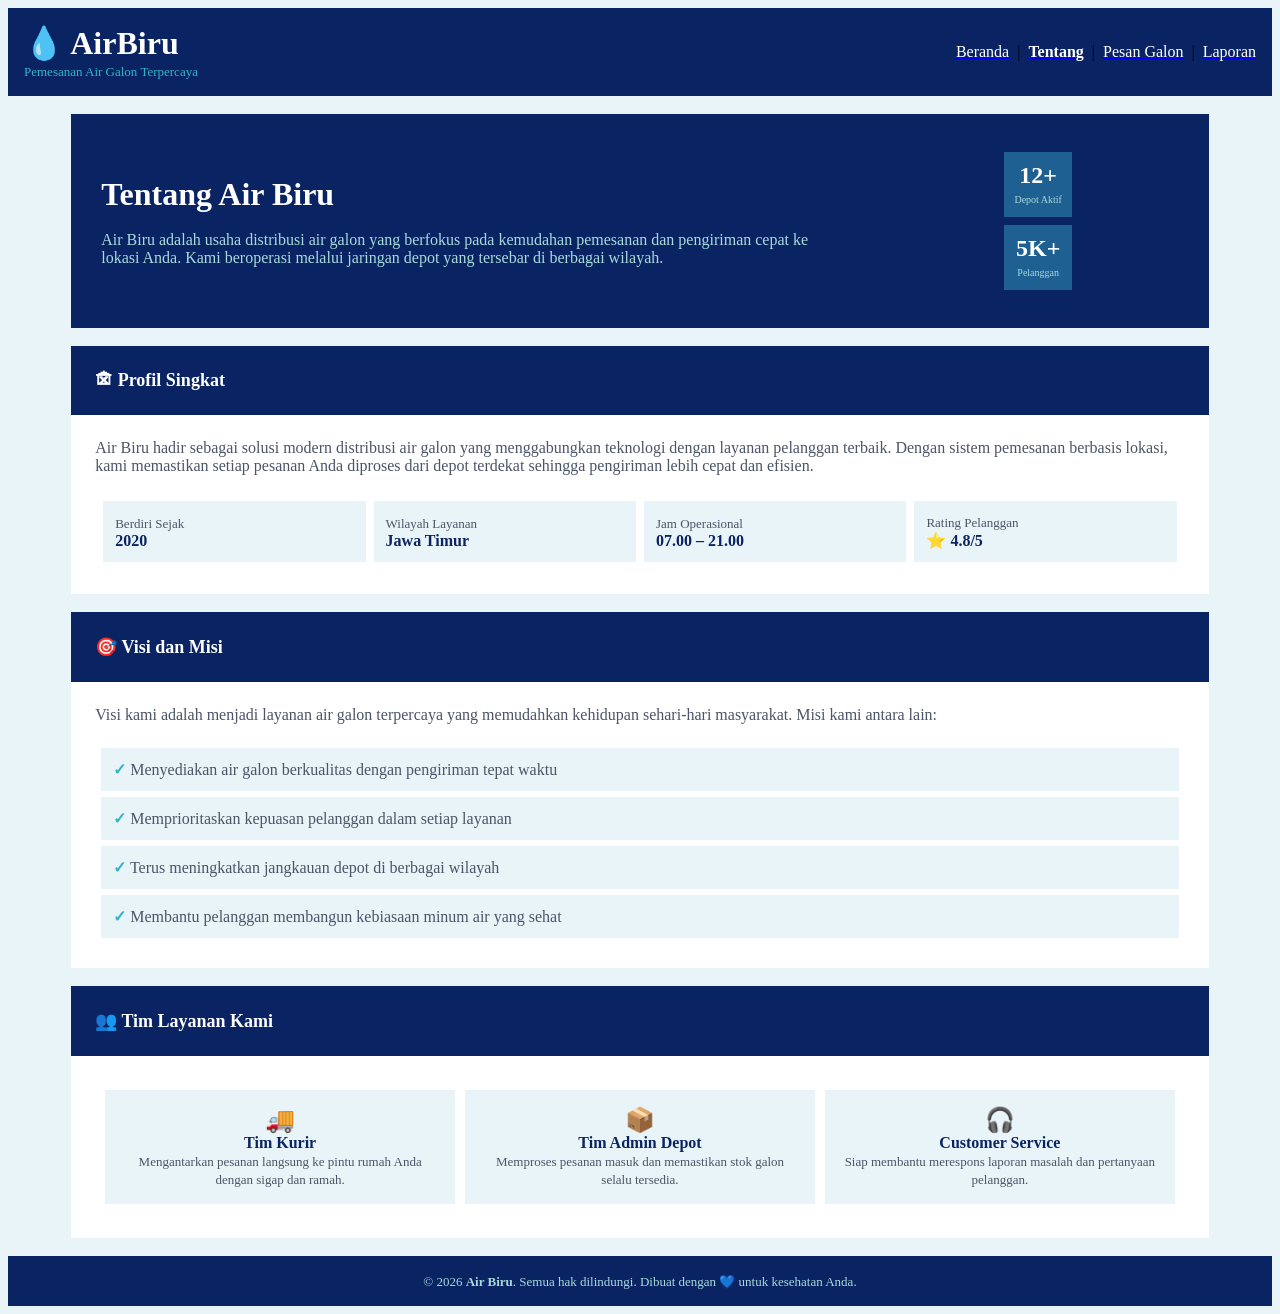
==== about.html @ 50e43e7b "Add files via upload" ====
<!DOCTYPE html>
<html lang="id">
<head>
  <meta charset="UTF-8">
  <meta name="viewport" content="width=device-width, initial-scale=1.0">
  <meta name="description" content="Tentang Air Biru - Usaha Air Galon Terpercaya">
  <title>Tentang Kami - Air Biru</title>
</head>
<body bgcolor="#e8f4f8">

  <!-- HEADER -->
  <table width="100%" bgcolor="#0a2463" cellpadding="16" cellspacing="0">
    <tr>
      <td>
        <font color="white" size="6"><b>💧 AirBiru</b></font><br>
        <font color="#34b4c8" size="2">Pemesanan Air Galon Terpercaya</font>
      </td>
      <td align="right">
        <a href="index.html"><font color="white">Beranda</font></a> &nbsp;|&nbsp;
        <a href="about.html"><font color="white"><b>Tentang</b></font></a> &nbsp;|&nbsp;
        <a href="order.html"><font color="white">Pesan Galon</font></a> &nbsp;|&nbsp;
        <a href="report.html"><font color="white">Laporan</font></a>
      </td>
    </tr>
  </table>

  <br>

  <!-- ABOUT HERO -->
  <table width="90%" align="center" bgcolor="#0a2463" cellpadding="30" cellspacing="0">
    <tr>
      <td width="70%">
        <font color="white" size="6"><b>Tentang Air Biru</b></font><br><br>
        <font color="#a8dadc" size="3">Air Biru adalah usaha distribusi air galon yang berfokus pada kemudahan pemesanan dan pengiriman cepat ke lokasi Anda. Kami beroperasi melalui jaringan depot yang tersebar di berbagai wilayah.</font>
      </td>
      <td width="30%" align="center" valign="top">
        <table cellpadding="10" cellspacing="8">
          <tr>
            <td bgcolor="#1e6091" align="center">
              <font color="white" size="5"><b>12+</b></font><br>
              <font color="#a8dadc" size="1">Depot Aktif</font>
            </td>
          </tr>
          <tr>
            <td bgcolor="#1e6091" align="center">
              <font color="white" size="5"><b>5K+</b></font><br>
              <font color="#a8dadc" size="1">Pelanggan</font>
            </td>
          </tr>
        </table>
      </td>
    </tr>
  </table>

  <br>

  <!-- PROFIL SINGKAT -->
  <table width="90%" align="center" bgcolor="white" cellpadding="24" cellspacing="0">
    <tr>
      <td bgcolor="#0a2463">
        <font color="white" size="4"><b>&#127962; Profil Singkat</b></font>
      </td>
    </tr>
    <tr>
      <td>
        <font size="3" color="#4a5568">Air Biru hadir sebagai solusi modern distribusi air galon yang menggabungkan teknologi dengan layanan pelanggan terbaik. Dengan sistem pemesanan berbasis lokasi, kami memastikan setiap pesanan Anda diproses dari depot terdekat sehingga pengiriman lebih cepat dan efisien.</font>
        <br><br>
        <table width="100%" cellpadding="12" cellspacing="8">
          <tr>
            <td width="25%" bgcolor="#e8f4f8">
              <font size="2" color="#4a5568">Berdiri Sejak</font><br>
              <font size="3" color="#0a2463"><b>2020</b></font>
            </td>
            <td width="25%" bgcolor="#e8f4f8">
              <font size="2" color="#4a5568">Wilayah Layanan</font><br>
              <font size="3" color="#0a2463"><b>Jawa Timur</b></font>
            </td>
            <td width="25%" bgcolor="#e8f4f8">
              <font size="2" color="#4a5568">Jam Operasional</font><br>
              <font size="3" color="#0a2463"><b>07.00 &ndash; 21.00</b></font>
            </td>
            <td width="25%" bgcolor="#e8f4f8">
              <font size="2" color="#4a5568">Rating Pelanggan</font><br>
              <font size="3" color="#0a2463"><b>&#11088; 4.8/5</b></font>
            </td>
          </tr>
        </table>
      </td>
    </tr>
  </table>

  <br>

  <!-- VISI MISI -->
  <table width="90%" align="center" bgcolor="white" cellpadding="24" cellspacing="0">
    <tr>
      <td bgcolor="#0a2463">
        <font color="white" size="4"><b>&#127919; Visi dan Misi</b></font>
      </td>
    </tr>
    <tr>
      <td>
        <font size="3" color="#4a5568">Visi kami adalah menjadi layanan air galon terpercaya yang memudahkan kehidupan sehari-hari masyarakat. Misi kami antara lain:</font>
        <br><br>
        <table width="100%" cellpadding="12" cellspacing="6">
          <tr>
            <td bgcolor="#e8f4f8">
              <font color="#34b4c8"><b>&#10003;</b></font>
              <font size="3" color="#4a5568"> Menyediakan air galon berkualitas dengan pengiriman tepat waktu</font>
            </td>
          </tr>
          <tr>
            <td bgcolor="#e8f4f8">
              <font color="#34b4c8"><b>&#10003;</b></font>
              <font size="3" color="#4a5568"> Memprioritaskan kepuasan pelanggan dalam setiap layanan</font>
            </td>
          </tr>
          <tr>
            <td bgcolor="#e8f4f8">
              <font color="#34b4c8"><b>&#10003;</b></font>
              <font size="3" color="#4a5568"> Terus meningkatkan jangkauan depot di berbagai wilayah</font>
            </td>
          </tr>
          <tr>
            <td bgcolor="#e8f4f8">
              <font color="#34b4c8"><b>&#10003;</b></font>
              <font size="3" color="#4a5568"> Membantu pelanggan membangun kebiasaan minum air yang sehat</font>
            </td>
          </tr>
        </table>
      </td>
    </tr>
  </table>

  <br>

  <!-- TIM -->
  <table width="90%" align="center" bgcolor="white" cellpadding="24" cellspacing="0">
    <tr>
      <td bgcolor="#0a2463">
        <font color="white" size="4"><b>&#128101; Tim Layanan Kami</b></font>
      </td>
    </tr>
    <tr>
      <td>
        <table width="100%" cellpadding="16" cellspacing="10">
          <tr>
            <td width="33%" bgcolor="#e8f4f8" align="center" valign="top">
              <font size="5">&#128666;</font><br>
              <font size="3" color="#0a2463"><b>Tim Kurir</b></font><br>
              <font size="2" color="#4a5568">Mengantarkan pesanan langsung ke pintu rumah Anda dengan sigap dan ramah.</font>
            </td>
            <td width="33%" bgcolor="#e8f4f8" align="center" valign="top">
              <font size="5">&#128230;</font><br>
              <font size="3" color="#0a2463"><b>Tim Admin Depot</b></font><br>
              <font size="2" color="#4a5568">Memproses pesanan masuk dan memastikan stok galon selalu tersedia.</font>
            </td>
            <td width="33%" bgcolor="#e8f4f8" align="center" valign="top">
              <font size="5">&#127911;</font><br>
              <font size="3" color="#0a2463"><b>Customer Service</b></font><br>
              <font size="2" color="#4a5568">Siap membantu merespons laporan masalah dan pertanyaan pelanggan.</font>
            </td>
          </tr>
        </table>
      </td>
    </tr>
  </table>

  <br>

  <!-- FOOTER -->
  <table width="100%" bgcolor="#0a2463" cellpadding="16" cellspacing="0">
    <tr>
      <td align="center">
        <font color="#a8dadc" size="2">&copy; 2026 <b>Air Biru</b>. Semua hak dilindungi. Dibuat dengan 💙 untuk kesehatan Anda.</font>
      </td>
    </tr>
  </table>

</body>
</html>
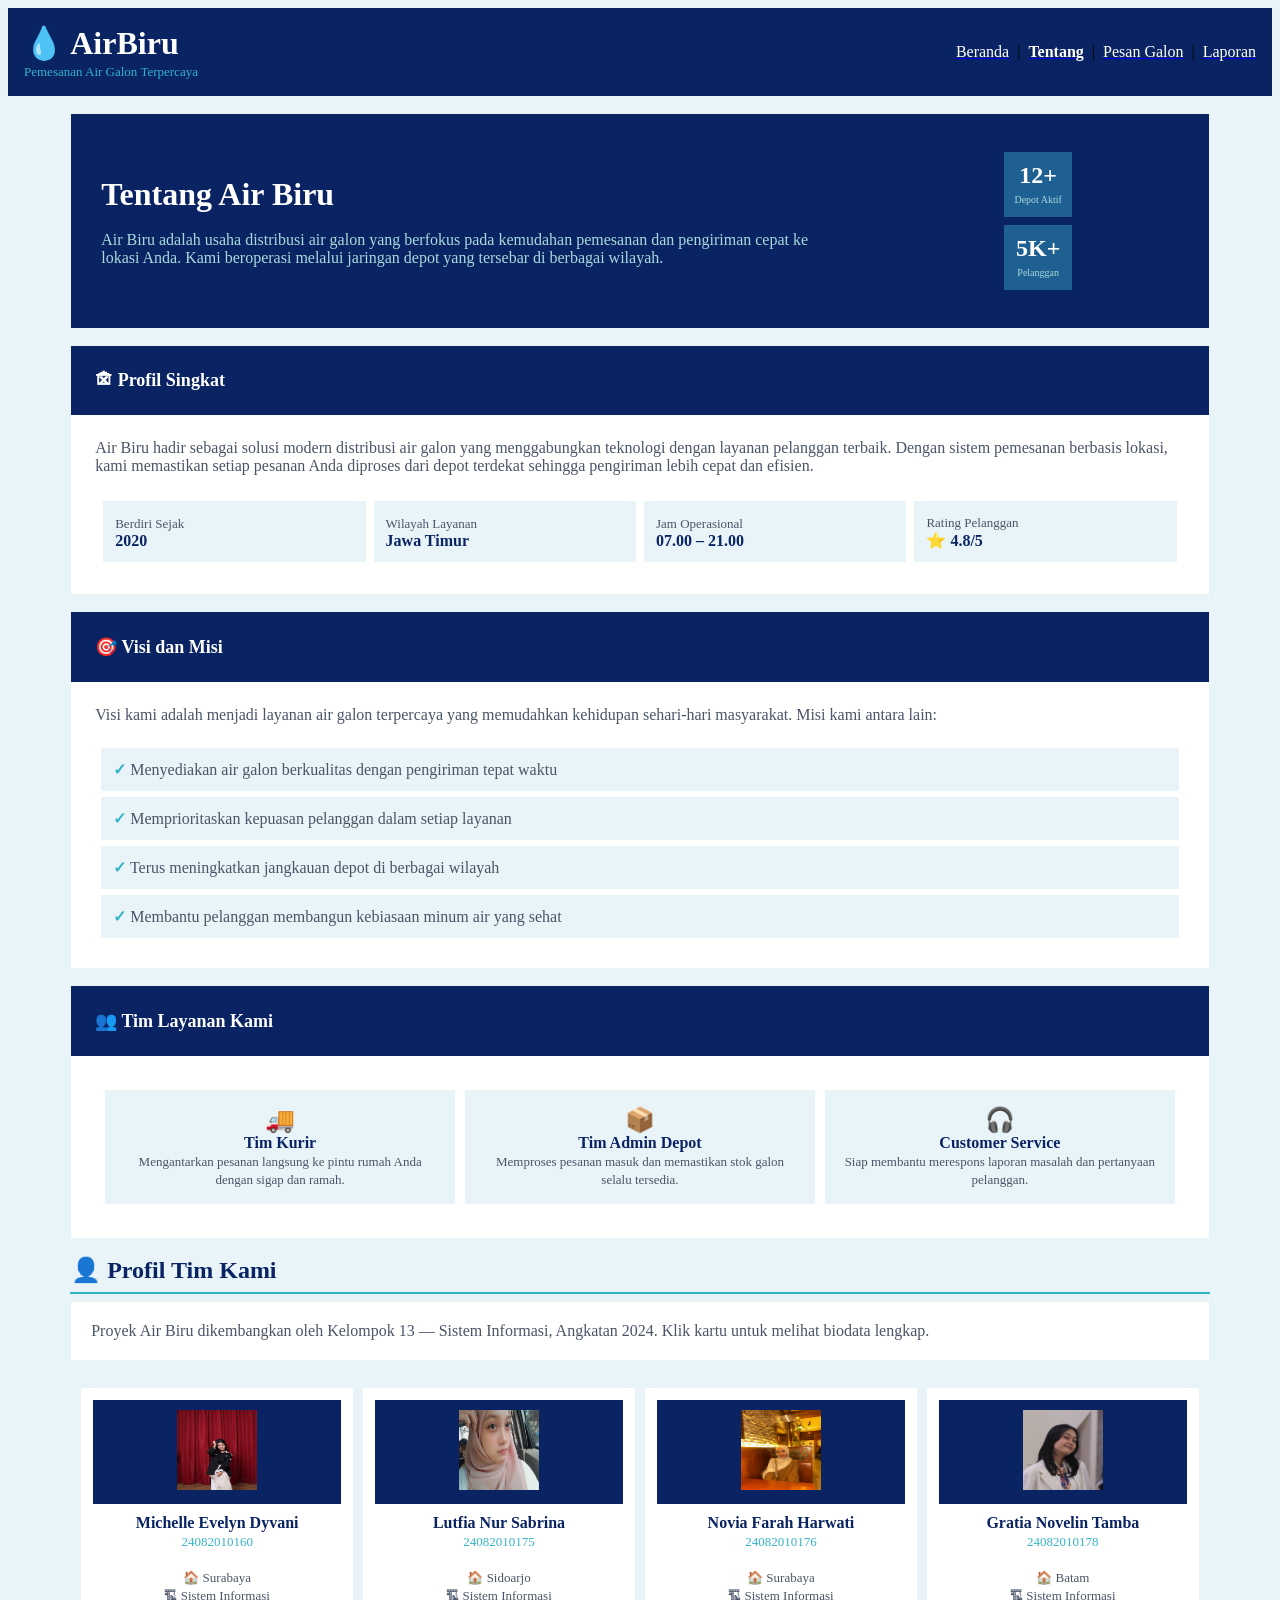
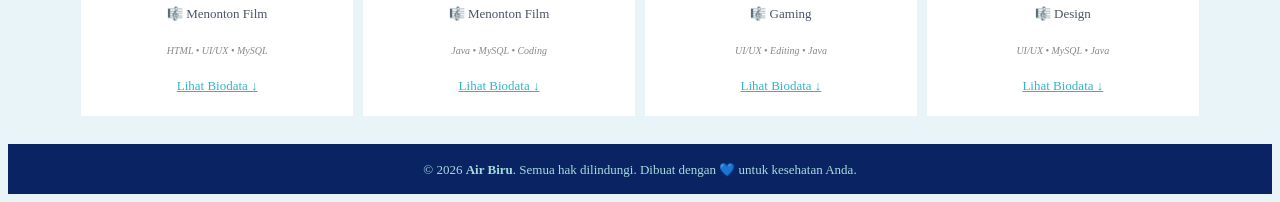
==== commit cc1d8d8c: "about.html" ====
--- a/about.html
+++ b/about.html
@@ -134,7 +134,7 @@
 
   <br>
 
-  <!-- TIM -->
+  <!-- TIM LAYANAN -->
   <table width="90%" align="center" bgcolor="white" cellpadding="24" cellspacing="0">
     <tr>
       <td bgcolor="#0a2463">
@@ -168,6 +168,248 @@
 
   <br>
 
+  <!-- ===================== PROFIL TIM KELOMPOK ===================== -->
+  <table width="90%" align="center" cellpadding="0" cellspacing="0">
+    <tr>
+      <td><font size="5" color="#0a2463"><b>&#128100; Profil Tim Kami</b></font></td>
+    </tr>
+  </table>
+  <hr color="#34b4c8" width="90%">
+
+  <table width="90%" align="center" bgcolor="white" cellpadding="20" cellspacing="0">
+    <tr>
+      <td>
+        <font size="3" color="#4a5568">Proyek Air Biru dikembangkan oleh Kelompok 13 &mdash; Sistem Informasi, Angkatan 2024. Klik kartu untuk melihat biodata lengkap.</font>
+      </td>
+    </tr>
+  </table>
+
+  <br>
+
+  <table width="90%" align="center" cellpadding="12" cellspacing="10">
+    <tr valign="top">
+
+      <!-- Anggota 1 -->
+      <td width="25%" bgcolor="white" align="center" onclick="bukaModal(1)" style="cursor:pointer;">
+        <table width="100%" cellpadding="10" cellspacing="0">
+          <tr><td bgcolor="#0a2463" align="center">
+            <img src="foto1.jpeg" alt="Michelle Evelyn Dyvani" width="80" height="80"
+                 onerror="this.src='https://via.placeholder.com/80x80/0a2463/white?text=A1'">
+          </td></tr>
+          <tr><td align="center">
+            <font size="3" color="#0a2463"><b>Michelle Evelyn Dyvani</b></font><br>
+            <font size="2" color="#34b4c8">24082010160</font><br><br>
+            <font size="2" color="#4a5568">&#127968; Surabaya<br>&#127959; Sistem Informasi<br>&#127932; Menonton Film</font><br><br>
+            <font size="1" color="#888888"><i>HTML &bull; UI/UX &bull; MySQL</i></font><br><br>
+            <font size="2" color="#34b4c8"><u>Lihat Biodata &darr;</u></font>
+          </td></tr>
+        </table>
+      </td>
+
+      <!-- Anggota 2 -->
+      <td width="25%" bgcolor="white" align="center" onclick="bukaModal(2)" style="cursor:pointer;">
+        <table width="100%" cellpadding="10" cellspacing="0">
+          <tr><td bgcolor="#0a2463" align="center">
+            <img src="foto2.jpeg" alt="Lutfia Nur Sabrina" width="80" height="80"
+                 onerror="this.src='https://via.placeholder.com/80x80/0a2463/white?text=A2'">
+          </td></tr>
+          <tr><td align="center">
+            <font size="3" color="#0a2463"><b>Lutfia Nur Sabrina</b></font><br>
+            <font size="2" color="#34b4c8">24082010175</font><br><br>
+            <font size="2" color="#4a5568">&#127968; Sidoarjo<br>&#127959; Sistem Informasi<br>&#127932; Menonton Film</font><br><br>
+            <font size="1" color="#888888"><i>Java &bull; MySQL &bull; Coding</i></font><br><br>
+            <font size="2" color="#34b4c8"><u>Lihat Biodata &darr;</u></font>
+          </td></tr>
+        </table>
+      </td>
+
+      <!-- Anggota 3 -->
+      <td width="25%" bgcolor="white" align="center" onclick="bukaModal(3)" style="cursor:pointer;">
+        <table width="100%" cellpadding="10" cellspacing="0">
+          <tr><td bgcolor="#0a2463" align="center">
+            <img src="foto3.jpeg" alt="Novia Farah Harwati" width="80" height="80"
+                 onerror="this.src='https://via.placeholder.com/80x80/0a2463/white?text=A3'">
+          </td></tr>
+          <tr><td align="center">
+            <font size="3" color="#0a2463"><b>Novia Farah Harwati</b></font><br>
+            <font size="2" color="#34b4c8">24082010176</font><br><br>
+            <font size="2" color="#4a5568">&#127968; Surabaya<br>&#127959; Sistem Informasi<br>&#127932; Gaming</font><br><br>
+            <font size="1" color="#888888"><i>UI/UX &bull; Editing &bull; Java</i></font><br><br>
+            <font size="2" color="#34b4c8"><u>Lihat Biodata &darr;</u></font>
+          </td></tr>
+        </table>
+      </td>
+
+      <!-- Anggota 4 -->
+      <td width="25%" bgcolor="white" align="center" onclick="bukaModal(4)" style="cursor:pointer;">
+        <table width="100%" cellpadding="10" cellspacing="0">
+          <tr><td bgcolor="#0a2463" align="center">
+            <img src="foto4.jpeg" alt="Gratia Novelin Tamba" width="80" height="80"
+                 onerror="this.src='https://via.placeholder.com/80x80/0a2463/white?text=A4'">
+          </td></tr>
+          <tr><td align="center">
+            <font size="3" color="#0a2463"><b>Gratia Novelin Tamba</b></font><br>
+            <font size="2" color="#34b4c8">24082010178</font><br><br>
+            <font size="2" color="#4a5568">&#127968; Batam<br>&#127959; Sistem Informasi<br>&#127932; Design</font><br><br>
+            <font size="1" color="#888888"><i>UI/UX &bull; MySQL &bull; Java</i></font><br><br>
+            <font size="2" color="#34b4c8"><u>Lihat Biodata &darr;</u></font>
+          </td></tr>
+        </table>
+      </td>
+
+    </tr>
+  </table>
+
+  <!-- ===== MODAL POPUP ===== -->
+  <div id="modal-overlay" onclick="tutupModal()"
+       style="display:none; position:fixed; top:0; left:0; width:100%; height:100%;
+              background:rgba(0,0,0,0.6); z-index:999;">
+  </div>
+
+  <div id="modal-box"
+       style="display:none; position:fixed; top:50%; left:50%; transform:translate(-50%,-50%);
+              background:white; z-index:1000; width:480px; max-height:85vh;
+              overflow-y:auto; border-top:5px solid #34b4c8;">
+
+    <!-- Header modal -->
+    <table width="100%" bgcolor="#0a2463" cellpadding="16" cellspacing="0">
+      <tr>
+        <td><font color="white" size="4"><b id="modal-nama">Nama Anggota</b></font></td>
+        <td align="right">
+          <font color="white" size="4" onclick="tutupModal()" style="cursor:pointer;"><b>&#10005;</b></font>
+        </td>
+      </tr>
+    </table>
+
+    <!-- Foto -->
+    <table width="100%" bgcolor="#e8f4f8" cellpadding="20" cellspacing="0">
+      <tr>
+        <td align="center">
+          <img id="modal-foto" src="" alt="Foto" width="120" height="120"
+               style="border:4px solid #0a2463;">
+        </td>
+      </tr>
+    </table>
+
+    <!-- Isi biodata -->
+    <table width="100%" cellpadding="12" cellspacing="0" id="modal-tabel">
+    </table>
+
+    <!-- Tombol tutup -->
+    <table width="100%" cellpadding="16" cellspacing="0">
+      <tr>
+        <td align="center">
+          <input type="button" value="Tutup" onclick="tutupModal()">
+        </td>
+      </tr>
+    </table>
+  </div>
+
+  <script>
+    var dataAnggota = [
+      {
+        nama    : "Michelle Evelyn Dyvani",
+        npm     : "24082010160",
+        jurusan : "Sistem Informasi",
+        angkatan: "2024",
+        ttl     : "Surabaya, 19 Januari 2006",
+        jk      : "Perempuan",
+        alamat  : "Jalan Wonorejo Selatan 1",
+        hobi    : "Menonton Film",
+        motto   : "Everything will be okay.",
+        skill   : "HTML, UI/UX, MySQL",
+        foto    : "foto1.jpeg",
+        fallback: "https://via.placeholder.com/120x120/0a2463/white?text=A1"
+      },
+      {
+        nama    : "Lutfia Nur Sabrina",
+        npm     : "24082010175",
+        jurusan : "Sistem Informasi",
+        angkatan: "2024",
+        ttl     : "Surabaya, 07 Agustus 2006",
+        jk      : "Perempuan",
+        alamat  : "Perumahan PPU, Blok G-03, RT 04/RW 06, Tempel, Krian, Sidoarjo",
+        hobi    : "Menonton Film",
+        motto   : "Let it flow.",
+        skill   : "Java, MySQL, Coding",
+        foto    : "foto2.jpeg",
+        fallback: "https://via.placeholder.com/120x120/0a2463/white?text=A2"
+      },
+      {
+        nama    : "Novia Farah Harwati",
+        npm     : "24082010176",
+        jurusan : "Sistem Informasi",
+        angkatan: "2024",
+        ttl     : "Surabaya, 19 November 2005",
+        jk      : "Perempuan",
+        alamat  : "Jalan Semampir Tengah IIA/8",
+        hobi    : "Gaming",
+        motto   : "Bersyukur adalah kunci kebahagiaan.",
+        skill   : "UI/UX, Editing, Java",
+        foto    : "foto3.jpeg",
+        fallback: "https://via.placeholder.com/120x120/0a2463/white?text=A3"
+      },
+      {
+        nama    : "Gratia Novelin Tamba",
+        npm     : "24082010178",
+        jurusan : "Sistem Informasi",
+        angkatan: "2024",
+        ttl     : "Batam, 10 November 2006",
+        jk      : "Perempuan",
+        alamat  : "Jl. Medokan Asri Barat IV no 43",
+        hobi    : "Design",
+        motto   : "Life should be happy.",
+        skill   : "UI/UX, MySQL, Java",
+        foto    : "foto4.jpeg",
+        fallback: "https://via.placeholder.com/120x120/0a2463/white?text=A4"
+      }
+    ];
+
+    function bukaModal(nomor) {
+      var d = dataAnggota[nomor - 1];
+
+      document.getElementById("modal-nama").innerHTML = "&#128100; " + d.nama;
+
+      var foto = document.getElementById("modal-foto");
+      foto.src = d.foto;
+      foto.onerror = function() { this.src = d.fallback; };
+
+      var baris = [
+        ["Nama Lengkap", d.nama],
+        ["NPM / NIM",    d.npm],
+        ["Jurusan",      d.jurusan],
+        ["Angkatan",     d.angkatan],
+        ["Tempat, Tgl Lahir", d.ttl],
+        ["Jenis Kelamin", d.jk],
+        ["Alamat",       d.alamat],
+        ["Hobi",         d.hobi],
+        ["Motto",        "<i>\"" + d.motto + "\"</i>"],
+        ["Skill",        d.skill]
+      ];
+
+      var html = "";
+      for (var i = 0; i < baris.length; i++) {
+        var bg = (i % 2 === 0) ? "#f8f8f8" : "white";
+        html += "<tr bgcolor='" + bg + "'>";
+        html += "<td width='38%' style='padding:10px 14px;'><font size='2' color='#0a2463'><b>" + baris[i][0] + "</b></font></td>";
+        html += "<td width='5%' style='padding:10px 4px;'><font size='2'>:</font></td>";
+        html += "<td style='padding:10px 14px;'><font size='2' color='#4a5568'>" + baris[i][1] + "</font></td>";
+        html += "</tr>";
+      }
+      document.getElementById("modal-tabel").innerHTML = html;
+
+      document.getElementById("modal-overlay").style.display = "block";
+      document.getElementById("modal-box").style.display = "block";
+    }
+
+    function tutupModal() {
+      document.getElementById("modal-overlay").style.display = "none";
+      document.getElementById("modal-box").style.display = "none";
+    }
+  </script>
+
+  <br>
+
   <!-- FOOTER -->
   <table width="100%" bgcolor="#0a2463" cellpadding="16" cellspacing="0">
     <tr>
